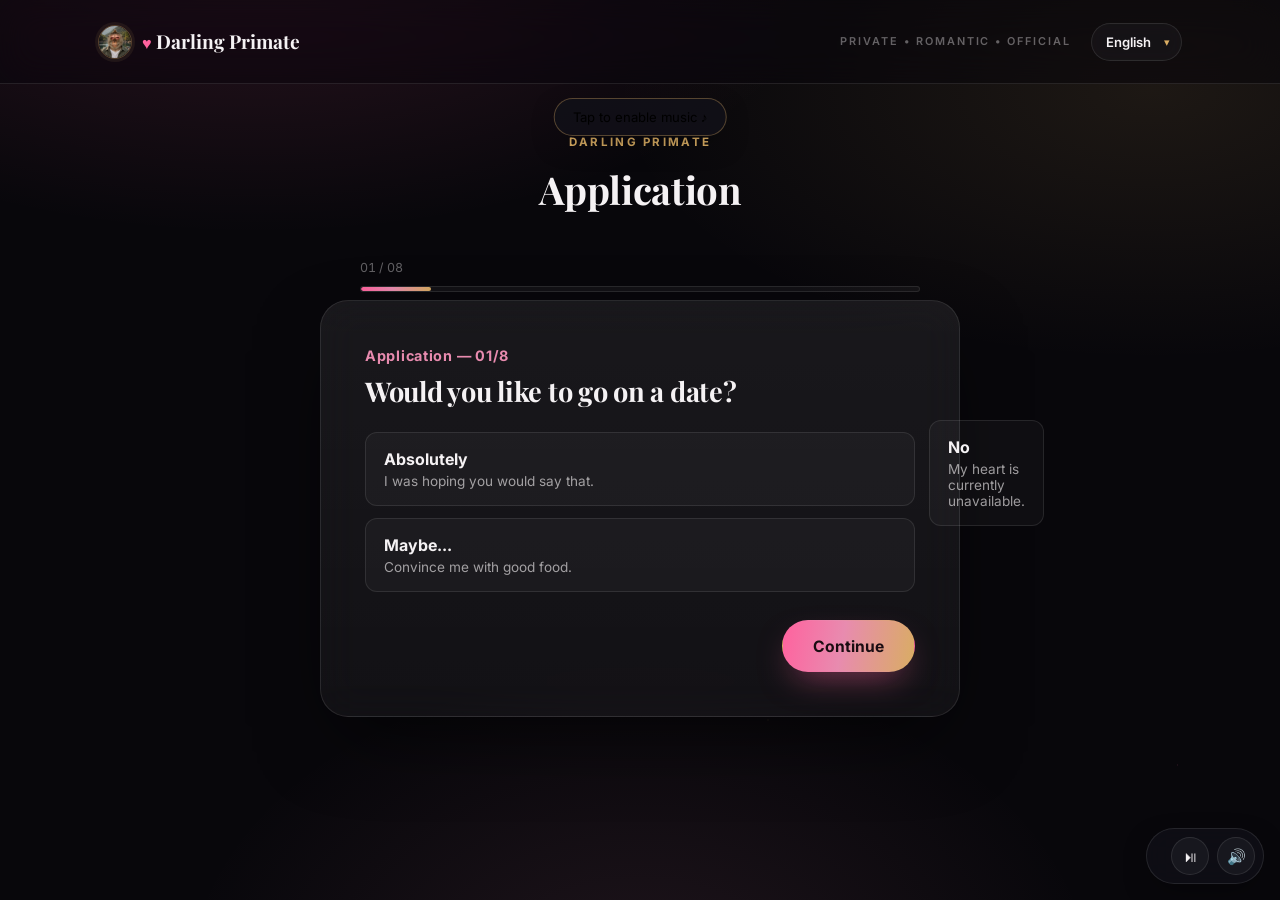
==== application.html @ 20afc85c "Add files via upload" ====
<!DOCTYPE html>
<html lang="en" dir="ltr">
<head>
<meta charset="UTF-8" />
<meta name="viewport" content="width=device-width, initial-scale=1, viewport-fit=cover" />
<title>Darling Primate — Application</title>
<link rel="stylesheet" href="style.css" />
</head>
<body data-page="application">
<a href="#main" class="skip-link">Skip to content</a>

<nav class="dp-nav" aria-label="Primary">
  <div class="dp-nav__inner">
    <a href="index.html" class="dp-brand" style="text-decoration:none;">
      <img src="assets/primate.jpg" alt="Darling Primate" class="dp-brand__photo" />
      <span><span class="dp-brand__heart">♥</span> Darling Primate</span>
    </a>
    <div class="dp-nav__right">
      <span class="dp-tag" data-i18n="nav.tag">PRIVATE • ROMANTIC • OFFICIAL</span>
      <div class="lang-select-wrap">
        <select id="langSelect" class="lang-select" aria-label="Choose your language">
          <option value="en">English</option>
          <option value="bn">বাংলা</option>
          <option value="hi">हिन्दी</option>
          <option value="ur">اردو</option>
          <option value="ar">العربية</option>
          <option value="tr">Türkçe</option>
        </select>
      </div>
    </div>
  </div>
</nav>

<main id="main" class="app-shell">
  <div class="container">
    <div class="app-header">
      <div class="app-header__eyebrow" data-i18n="app.eyebrow">DARLING PRIMATE</div>
      <h1 class="app-header__title" data-i18n="app.title">Application</h1>
    </div>

    <div class="progress-wrap">
      <div class="progress-count" id="stepCount">01 / 08</div>
      <div class="progress-track"><div class="progress-fill" id="progressFill" style="width:12.5%;"></div></div>
    </div>

    <div class="step-card" id="stepContainer"></div>
  </div>
</main>

<script src="script.js"></script>
</body>
</html>
---- style.css ----
/* ==========================================================================
   DARLING PRIMATE — style.css
   Premium dark romantic luxury theme
   ========================================================================== */

@import url('https://fonts.googleapis.com/css2?family=Playfair+Display:ital,wght@0,500;0,600;0,700;0,800;1,600&family=Inter:wght@400;500;600;700;800&display=swap');

:root{
  --near-black:#08070B;
  --charcoal:#111018;
  --charcoal-2:#17151f;
  --pink:#FF629E;
  --rose:#E88BAF;
  --gold:#D9AD63;
  --white:#FFFFFF;
  --soft-white:#F5F2F4;

  --ink-muted: rgba(245,242,244,0.62);
  --ink-faint: rgba(245,242,244,0.38);
  --border-soft: rgba(245,242,244,0.10);
  --border-gold: rgba(217,173,99,0.35);
  --glass: rgba(255,255,255,0.045);
  --glass-strong: rgba(255,255,255,0.07);

  --grad-romance: linear-gradient(100deg, var(--pink) 0%, var(--rose) 45%, var(--gold) 100%);
  --grad-bg: radial-gradient(ellipse 80% 60% at 20% -10%, rgba(255,98,158,0.16), transparent 60%),
             radial-gradient(ellipse 70% 50% at 90% 10%, rgba(217,173,99,0.10), transparent 60%),
             radial-gradient(ellipse 60% 60% at 50% 110%, rgba(232,139,175,0.10), transparent 60%);

  --shadow-lg: 0 30px 80px -20px rgba(0,0,0,0.65);
  --shadow-soft: 0 10px 30px -10px rgba(0,0,0,0.5);
  --shadow-glow: 0 0 120px -20px rgba(255,98,158,0.35);

  --radius-lg: 28px;
  --radius-md: 18px;
  --radius-sm: 12px;

  --font-display: 'Playfair Display', 'Georgia', serif;
  --font-body: 'Inter', -apple-system, BlinkMacSystemFont, 'Segoe UI', sans-serif;

  --nav-h: clamp(64px, 9vw, 84px);
  --touch: 52px;
}

*,*::before,*::after{ box-sizing:border-box; }
html{ -webkit-text-size-adjust:100%; scroll-behavior:smooth; }
html,body{ overflow-x:hidden; max-width:100%; }

body{
  margin:0;
  min-height:100vh;
  background:var(--near-black);
  background-image:var(--grad-bg);
  background-attachment:fixed;
  color:var(--soft-white);
  font-family:var(--font-body);
  line-height:1.5;
  -webkit-font-smoothing:antialiased;
  position:relative;
}

body::before{
  content:"";
  position:fixed; inset:0;
  pointer-events:none;
  background-image:radial-gradient(1px 1px at 10% 20%, rgba(255,255,255,0.35) 0, transparent 60%),
                    radial-gradient(1px 1px at 80% 40%, rgba(255,255,255,0.25) 0, transparent 60%),
                    radial-gradient(1.5px 1.5px at 60% 80%, rgba(217,173,99,0.4) 0, transparent 60%),
                    radial-gradient(1px 1px at 30% 70%, rgba(255,255,255,0.2) 0, transparent 60%),
                    radial-gradient(1.5px 1.5px at 92% 85%, rgba(255,98,158,0.35) 0, transparent 60%);
  opacity:0.6;
  z-index:0;
}

img{ max-width:100%; display:block; }
button{ font-family:inherit; }
a{ color:inherit; }

::selection{ background:rgba(255,98,158,0.35); color:#fff; }

h1,h2,h3{ font-family:var(--font-display); margin:0; letter-spacing:-0.01em; }
p{ margin:0; }

.gradient-text{
  background:var(--grad-romance);
  -webkit-background-clip:text;
  background-clip:text;
  color:transparent;
}

.container{
  width:100%;
  max-width:1180px;
  margin:0 auto;
  padding-inline:clamp(18px, 5vw, 48px);
  position:relative;
  z-index:1;
}

/* ---------- Skip link / focus ---------- */
.skip-link{
  position:absolute; left:-999px; top:0; z-index:1000;
  background:var(--gold); color:#111; padding:10px 16px; border-radius:8px;
}
.skip-link:focus{ left:12px; top:12px; }

:focus-visible{
  outline:2px solid var(--gold);
  outline-offset:3px;
  border-radius:8px;
}

/* ---------- Top Navigation ---------- */
.dp-nav{
  position:sticky; top:0; z-index:50;
  height:var(--nav-h);
  display:flex; align-items:center;
  background:rgba(8,7,11,0.55);
  backdrop-filter:blur(18px) saturate(140%);
  -webkit-backdrop-filter:blur(18px) saturate(140%);
  border-bottom:1px solid var(--border-soft);
}
.dp-nav__inner{
  width:100%; max-width:1180px; margin:0 auto;
  padding-inline:clamp(16px, 5vw, 48px);
  display:flex; align-items:center; justify-content:space-between;
  gap:12px;
}
.dp-brand{
  display:flex; align-items:center; gap:10px;
  font-family:var(--font-display); font-weight:700;
  font-size:clamp(1rem, 2.4vw, 1.2rem);
  white-space:nowrap;
}
.dp-brand__photo{
  width:34px; height:34px; border-radius:50%;
  object-fit:cover; border:1.5px solid var(--border-gold);
  box-shadow:0 0 0 3px rgba(217,173,99,0.08);
}
.dp-brand__heart{ color:var(--pink); font-size:0.85em; }

.dp-nav__right{ display:flex; align-items:center; gap:clamp(10px,2vw,20px); }

.dp-tag{
  font-size:0.68rem; letter-spacing:0.18em; font-weight:600;
  color:var(--ink-faint); text-transform:uppercase;
  display:none;
}
@media (min-width:640px){ .dp-tag{ display:inline; } }

/* Language selector */
.lang-select-wrap{ position:relative; }
.lang-select{
  appearance:none; -webkit-appearance:none;
  background:var(--glass);
  border:1px solid var(--border-soft);
  color:var(--soft-white);
  font-family:var(--font-body); font-size:0.82rem; font-weight:600;
  padding:9px 30px 9px 14px;
  border-radius:999px;
  min-height:var(--touch);
  min-height:38px;
  cursor:pointer;
  backdrop-filter:blur(8px);
}
.lang-select-wrap::after{
  content:"▾"; position:absolute; right:12px; top:50%; transform:translateY(-50%);
  pointer-events:none; color:var(--gold); font-size:0.7rem;
}
.lang-select:focus-visible{ outline:2px solid var(--gold); }

/* ---------- Buttons ---------- */
.btn{
  display:inline-flex; align-items:center; justify-content:center; gap:8px;
  min-height:var(--touch);
  padding:14px 30px;
  border-radius:999px;
  font-weight:700; font-size:0.98rem;
  border:1px solid transparent;
  cursor:pointer;
  transition:transform .25s cubic-bezier(.2,.8,.2,1), box-shadow .25s ease, background .25s ease;
  text-decoration:none;
  white-space:nowrap;
}
.btn:active{ transform:scale(0.97); }
.btn-primary{
  background:var(--grad-romance);
  color:#1a0d12;
  box-shadow:0 14px 34px -12px rgba(255,98,158,0.55);
}
.btn-primary:hover{ transform:translateY(-2px); box-shadow:0 18px 40px -12px rgba(255,98,158,0.65); }
.btn-ghost{
  background:var(--glass);
  color:var(--soft-white);
  border-color:var(--border-soft);
  backdrop-filter:blur(8px);
}
.btn-ghost:hover{ background:var(--glass-strong); border-color:var(--border-gold); }
.btn-gold{
  background:linear-gradient(120deg, var(--gold), #f0d093);
  color:#241a08;
  box-shadow:0 14px 30px -12px rgba(217,173,99,0.5);
}
.btn-gold:hover{ transform:translateY(-2px); }
.btn-block{ width:100%; }
.btn:disabled{ opacity:0.4; cursor:not-allowed; transform:none; }

/* NO button */
.btn-no{
  position:fixed;
  z-index:80;
  transition:top .32s cubic-bezier(.2,.9,.25,1), left .32s cubic-bezier(.2,.9,.25,1), transform .15s ease;
  touch-action:none;
}

/* ---------- Hero (index) ---------- */
.hero{
  padding-block:clamp(28px, 6vw, 64px) clamp(40px, 8vw, 90px);
  position:relative;
}
.hero__grid{
  display:grid;
  grid-template-columns:1fr;
  gap:clamp(32px, 6vw, 56px);
  align-items:center;
}
@media (min-width:960px){
  .hero__grid{ grid-template-columns:1.05fr 0.95fr; }
}
.hero__visual{ order:1; }
.hero__content{ order:2; }
@media (min-width:960px){
  .hero__visual{ order:2; }
  .hero__content{ order:1; }
}

.badge{
  display:inline-flex; align-items:center; gap:8px;
  padding:8px 16px;
  border-radius:999px;
  background:var(--glass);
  border:1px solid var(--border-gold);
  font-size:0.72rem; letter-spacing:0.16em; text-transform:uppercase;
  font-weight:700; color:var(--gold);
  margin-bottom:20px;
}

.hero__headline{
  font-size:clamp(2.2rem, 6vw, 3.6rem);
  font-weight:700;
  line-height:1.08;
  margin-bottom:18px;
}
.hero__desc{
  font-size:clamp(1rem, 2vw, 1.15rem);
  color:var(--ink-muted);
  max-width:46ch;
  margin-bottom:10px;
}
.hero__small{
  font-size:0.85rem;
  color:var(--ink-faint);
  margin-bottom:32px;
  font-style:italic;
}
.hero__actions{
  display:flex; flex-wrap:wrap; gap:16px; align-items:center;
  min-height:80px;
}

/* Profile card */
.profile-card{
  position:relative;
  max-width:420px;
  margin-inline:auto;
  padding:clamp(24px,4vw,36px);
  border-radius:var(--radius-lg);
  background:linear-gradient(180deg, var(--glass-strong), var(--glass));
  border:1px solid var(--border-soft);
  backdrop-filter:blur(20px);
  box-shadow:var(--shadow-lg), var(--shadow-glow);
  overflow:visible;
}
.profile-card__glow{
  position:absolute; inset:-40px;
  background:radial-gradient(circle at 50% 40%, rgba(255,98,158,0.25), transparent 65%);
  filter:blur(10px);
  z-index:-1;
  animation:pulse-glow 6s ease-in-out infinite;
}
@keyframes pulse-glow{
  0%,100%{ opacity:0.7; transform:scale(1); }
  50%{ opacity:1; transform:scale(1.06); }
}

.profile-card__photo-wrap{
  position:relative;
  width:clamp(160px,40vw,220px);
  aspect-ratio:1/1;
  margin:0 auto 20px;
}
.profile-card__orbit{
  position:absolute; inset:-16px;
  border:1px dashed var(--border-gold);
  border-radius:50%;
  animation:spin 40s linear infinite;
}
@keyframes spin{ to{ transform:rotate(360deg); } }
.profile-card__photo{
  width:100%; height:100%;
  border-radius:50%;
  object-fit:cover;
  border:3px solid var(--gold);
  box-shadow:0 0 0 8px rgba(217,173,99,0.08), 0 20px 50px -15px rgba(0,0,0,0.6);
}
.profile-card__heart{
  position:absolute; bottom:2px; right:2px;
  width:34px; height:34px;
  display:flex; align-items:center; justify-content:center;
  background:var(--grad-romance);
  border-radius:50%;
  font-size:0.95rem;
  box-shadow:0 6px 16px -4px rgba(255,98,158,0.7);
}

.profile-card__name{
  text-align:center;
  font-family:var(--font-display);
  font-size:clamp(1.3rem,3vw,1.6rem);
  font-weight:700;
  margin-bottom:4px;
}
.profile-card__label{
  text-align:center;
  font-size:0.72rem; letter-spacing:0.16em; text-transform:uppercase;
  color:var(--pink); font-weight:700;
  margin-bottom:14px;
}
.profile-card__tagline{
  text-align:center;
  font-size:0.9rem; color:var(--ink-muted);
  margin-bottom:22px;
  font-style:italic;
}
.profile-card__details{
  display:grid; gap:10px;
  border-top:1px solid var(--border-soft);
  padding-top:18px;
}
.profile-card__row{
  display:flex; justify-content:space-between; gap:10px;
  font-size:0.83rem;
}
.profile-card__row dt{ color:var(--ink-faint); }
.profile-card__row dd{ margin:0; color:var(--soft-white); font-weight:600; text-align:right; }

.floating-msg{
  position:absolute;
  font-size:0.78rem;
  padding:7px 13px;
  border-radius:999px;
  background:rgba(17,16,24,0.85);
  border:1px solid var(--border-soft);
  backdrop-filter:blur(10px);
  white-space:nowrap;
  animation:float-msg 7s ease-in-out infinite;
  box-shadow:var(--shadow-soft);
  pointer-events:none;
}
.floating-msg--1{ top:-6%; left:-14%; animation-delay:0s; }
.floating-msg--2{ top:18%; right:-18%; animation-delay:1.4s; }
.floating-msg--3{ bottom:22%; left:-20%; animation-delay:2.8s; }
.floating-msg--4{ bottom:0%; right:-14%; animation-delay:4.2s; }
.floating-msg--5{ top:44%; left:-24%; animation-delay:5.6s; }
@keyframes float-msg{
  0%,100%{ transform:translateY(0); opacity:0.85; }
  50%{ transform:translateY(-10px); opacity:1; }
}
@media (max-width:640px){
  .floating-msg{ display:none; }
}

/* ---------- Toast ---------- */
.toast{
  position:fixed; left:50%; bottom:28px;
  transform:translate(-50%,140%);
  background:var(--charcoal-2);
  border:1px solid var(--border-gold);
  color:var(--soft-white);
  padding:14px 24px;
  border-radius:999px;
  font-weight:600; font-size:0.9rem;
  box-shadow:var(--shadow-lg);
  z-index:200;
  transition:transform .4s cubic-bezier(.2,.9,.25,1);
  max-width:90vw;
  text-align:center;
}
.toast.show{ transform:translate(-50%,0); }

/* ---------- Music control ---------- */
.music-control{
  position:fixed; right:16px; bottom:16px; z-index:90;
  display:flex; align-items:center; gap:8px;
  background:rgba(17,16,24,0.75);
  border:1px solid var(--border-soft);
  backdrop-filter:blur(14px);
  border-radius:999px;
  padding:8px 8px 8px 16px;
  box-shadow:var(--shadow-soft);
}
.music-control__label{ font-size:0.78rem; color:var(--ink-muted); white-space:nowrap; }
.music-control__btn{
  width:38px; height:38px;
  border-radius:50%;
  border:1px solid var(--border-soft);
  background:var(--glass);
  color:var(--soft-white);
  display:flex; align-items:center; justify-content:center;
  cursor:pointer;
  font-size:0.95rem;
}
.music-control__btn:hover{ background:var(--glass-strong); }
.music-enable-banner{
  position:fixed; top:calc(var(--nav-h) + 14px); left:50%; transform:translateX(-50%);
  z-index:95;
  background:rgba(17,16,24,0.9);
  border:1px solid var(--border-gold);
  padding:10px 18px; border-radius:999px;
  font-size:0.82rem; cursor:pointer;
  box-shadow:var(--shadow-soft);
}

/* ---------- Footer ---------- */
.dp-footer{
  padding:28px 0 60px;
  text-align:center;
  color:var(--ink-faint);
  font-size:0.78rem;
  position:relative; z-index:1;
}

/* ==========================================================================
   Application page
   ========================================================================== */
.app-shell{
  padding-block:clamp(24px,5vw,50px) 80px;
}
.app-header{
  text-align:center;
  margin-bottom:clamp(24px,4vw,40px);
}
.app-header__eyebrow{
  font-size:0.72rem; letter-spacing:0.2em; text-transform:uppercase;
  color:var(--gold); font-weight:700; margin-bottom:10px;
}
.app-header__title{
  font-size:clamp(1.7rem,4vw,2.4rem);
  margin-bottom:6px;
}

.progress-wrap{
  max-width:560px; margin:0 auto 8px;
}
.progress-count{
  display:flex; justify-content:space-between;
  font-size:0.78rem; color:var(--ink-faint); margin-bottom:8px;
  font-variant-numeric:tabular-nums;
}
.progress-track{
  height:6px; border-radius:999px; background:var(--glass);
  overflow:hidden; border:1px solid var(--border-soft);
}
.progress-fill{
  height:100%; border-radius:999px;
  background:var(--grad-romance);
  transition:width .5s cubic-bezier(.2,.8,.2,1);
}

.step-card{
  max-width:640px; margin:0 auto;
  background:linear-gradient(180deg, var(--glass-strong), var(--glass));
  border:1px solid var(--border-soft);
  border-radius:var(--radius-lg);
  padding:clamp(24px,5vw,44px);
  backdrop-filter:blur(20px);
  box-shadow:var(--shadow-lg);
  animation:step-in .45s cubic-bezier(.2,.8,.2,1);
}
@keyframes step-in{
  from{ opacity:0; transform:translateY(14px); }
  to{ opacity:1; transform:translateY(0); }
}
.step-title{
  font-size:0.9rem; letter-spacing:0.05em; color:var(--rose);
  font-weight:700; margin-bottom:8px;
}
.step-question{
  font-size:clamp(1.3rem,3vw,1.7rem);
  margin-bottom:24px;
  line-height:1.25;
}

.options-grid{
  display:grid; gap:12px;
  margin-bottom:8px;
}
.option-card{
  display:flex; flex-direction:column; gap:4px;
  text-align:left;
  padding:16px 18px;
  min-height:var(--touch);
  border-radius:var(--radius-sm);
  background:rgba(255,255,255,0.03);
  border:1px solid var(--border-soft);
  color:var(--soft-white);
  cursor:pointer;
  transition:border-color .2s ease, background .2s ease, transform .15s ease;
}
.option-card:hover{ border-color:var(--border-gold); background:rgba(255,255,255,0.06); }
.option-card:active{ transform:scale(0.99); }
.option-card.selected{
  border-color:var(--pink);
  background:linear-gradient(120deg, rgba(255,98,158,0.14), rgba(217,173,99,0.08));
  box-shadow:0 0 0 1px rgba(255,98,158,0.4) inset;
}
.option-card__main{ font-weight:700; font-size:1rem; }
.option-card__sub{ font-size:0.85rem; color:var(--ink-muted); }

.field-label{
  display:block; font-weight:700; font-size:0.9rem; margin-bottom:10px;
}
.field-input, .field-textarea{
  width:100%;
  background:rgba(255,255,255,0.03);
  border:1px solid var(--border-soft);
  color:var(--soft-white);
  border-radius:var(--radius-sm);
  padding:14px 16px;
  font-family:inherit; font-size:1rem;
  min-height:var(--touch);
}
.field-input:focus, .field-textarea:focus{ border-color:var(--gold); }
.field-textarea{ min-height:120px; resize:vertical; }
.field-hint{ font-size:0.8rem; color:var(--ink-faint); margin-top:8px; }
.field-error{
  font-size:0.85rem; color:var(--pink); margin-top:10px; font-weight:600;
  display:none;
}
.field-error.show{ display:block; }

.step-nav{
  display:flex; justify-content:space-between; gap:12px;
  margin-top:28px;
}

/* ==========================================================================
   Confirmation page
   ========================================================================== */
.confirm-hero{ text-align:center; padding-block:clamp(30px,6vw,56px) 20px; }
.confirm-eyebrow{
  font-size:0.72rem; letter-spacing:0.2em; text-transform:uppercase;
  color:var(--gold); font-weight:700; margin-bottom:14px;
}
.confirm-title{ font-size:clamp(2rem,5vw,3rem); margin-bottom:14px; }
.confirm-desc{ color:var(--ink-muted); max-width:56ch; margin:0 auto 6px; }
.confirm-note{ color:var(--rose); font-weight:600; margin-top:10px; }

.confirm-photo{
  width:110px; height:110px; border-radius:50%;
  object-fit:cover; border:3px solid var(--gold);
  margin:24px auto 10px;
  box-shadow:0 0 0 8px rgba(217,173,99,0.08);
}

.detail-grid{
  display:grid; gap:14px;
  grid-template-columns:repeat(auto-fit, minmax(220px,1fr));
  margin-block:32px;
}
.detail-card{
  padding:18px 20px;
  border-radius:var(--radius-md);
  background:var(--glass);
  border:1px solid var(--border-soft);
  backdrop-filter:blur(14px);
}
.detail-card__label{
  font-size:0.72rem; letter-spacing:0.1em; text-transform:uppercase;
  color:var(--ink-faint); margin-bottom:8px; font-weight:700;
}
.detail-card__value{ font-size:1rem; font-weight:600; line-height:1.4; }

.report-panel{
  margin-block:40px;
  border-radius:var(--radius-lg);
  border:1px solid var(--border-gold);
  background:linear-gradient(160deg, rgba(217,173,99,0.08), rgba(255,98,158,0.05));
  padding:clamp(22px,4vw,36px);
  backdrop-filter:blur(16px);
}
.report-panel__title{
  font-size:0.85rem; letter-spacing:0.14em; text-transform:uppercase;
  font-weight:800; color:var(--gold); margin-bottom:20px; text-align:center;
}
.report-grid{
  display:grid; gap:16px;
  grid-template-columns:repeat(auto-fit, minmax(180px,1fr));
}
.report-item{ text-align:center; }
.report-item__value{
  font-family:var(--font-display); font-weight:700;
  font-size:clamp(1.2rem,3vw,1.5rem);
  margin-bottom:4px;
}
.report-item__label{ font-size:0.78rem; color:var(--ink-muted); }

.confirm-actions{
  display:flex; flex-wrap:wrap; justify-content:center; gap:16px;
  margin-top:20px;
}

.empty-state{
  text-align:center; padding:80px 20px;
}
.empty-state h2{ font-size:1.6rem; margin-bottom:14px; }
.empty-state p{ color:var(--ink-muted); margin-bottom:26px; }

/* ==========================================================================
   Certificate page
   ========================================================================== */
.cert-shell{
  padding-block:clamp(24px,5vw,50px) 90px;
  display:flex; flex-direction:column; align-items:center;
}
.cert-eyebrow{
  font-size:0.72rem; letter-spacing:0.2em; text-transform:uppercase;
  color:var(--gold); font-weight:700; margin-bottom:10px; text-align:center;
}
.cert-page-title{
  font-size:clamp(1.6rem,4vw,2.2rem); margin-bottom:28px; text-align:center;
}

.certificate{
  width:min(94vw, 600px);
  aspect-ratio:1/1;
  position:relative;
  border-radius:14px;
  overflow:hidden;
  background:
    radial-gradient(circle at 15% 10%, rgba(217,173,99,0.10), transparent 40%),
    radial-gradient(circle at 90% 90%, rgba(120,20,40,0.10), transparent 45%),
    linear-gradient(160deg, #F6EFDE 0%, #F1E7D2 55%, #EFE3CB 100%);
  color:#241a10;
  box-shadow:var(--shadow-lg);
  border:1px solid #cdb984;
  padding:clamp(18px, 3.6vw, 34px);
  display:flex; flex-direction:column;
}
.certificate::before{
  content:"";
  position:absolute; inset:10px;
  border:1.5px solid #8f6b2a;
  border-radius:6px;
  pointer-events:none;
}
.certificate::after{
  content:"";
  position:absolute; inset:16px;
  border:1px solid rgba(143,107,42,0.45);
  border-radius:4px;
  pointer-events:none;
}
.cert-watermark{
  position:absolute; inset:0; display:flex; align-items:center; justify-content:center;
  font-family:var(--font-display); font-weight:800;
  font-size:min(30vw,180px);
  color:rgba(143,107,42,0.06);
  pointer-events:none; z-index:0; user-select:none;
  transform:rotate(-8deg);
}
.cert-inner{ position:relative; z-index:1; display:flex; flex-direction:column; height:100%; }

.cert-header{ text-align:center; margin-bottom:clamp(6px,1.4vw,10px); }
.cert-emblem{
  width:clamp(28px,5vw,36px); height:clamp(28px,5vw,36px);
  margin:0 auto 6px;
  border-radius:50%;
  border:1.5px solid #8f6b2a;
  display:flex; align-items:center; justify-content:center;
  font-family:var(--font-display); font-weight:800; font-size:0.75rem;
  color:#8f6b2a;
}
.cert-brand{
  font-family:var(--font-display); font-weight:700;
  font-size:clamp(0.85rem,2.2vw,1.05rem);
  letter-spacing:0.08em;
}
.cert-subbrand{
  font-size:clamp(0.52rem,1.3vw,0.62rem);
  letter-spacing:0.22em; text-transform:uppercase;
  color:#6b4f22; margin-top:2px;
}
.cert-divider{
  width:70px; height:1px; margin:8px auto;
  background:linear-gradient(90deg, transparent, #8f6b2a, transparent);
}

.cert-title{
  text-align:center;
  font-family:var(--font-display); font-weight:800;
  font-size:clamp(1.1rem,4vw,1.9rem);
  color:#3a1a20;
  margin-bottom:2px;
}
.cert-subtitle{
  text-align:center;
  font-size:clamp(0.55rem,1.4vw,0.68rem);
  letter-spacing:0.24em; text-transform:uppercase;
  color:#8f6b2a; font-weight:700;
  margin-bottom:clamp(8px,2vw,14px);
}

.cert-photo-wrap{
  width:clamp(56px,13vw,86px); height:clamp(56px,13vw,86px);
  margin:0 auto 4px;
  border-radius:50%;
  border:2.5px solid #8f6b2a;
  overflow:hidden;
  box-shadow:0 6px 16px -6px rgba(0,0,0,0.4);
}
.cert-photo-wrap img{ width:100%; height:100%; object-fit:cover; }
.cert-photo-name{
  text-align:center; font-size:clamp(0.68rem,1.6vw,0.8rem); font-weight:700;
  color:#3a1a20;
}
.cert-photo-role{
  text-align:center; font-size:clamp(0.5rem,1.2vw,0.6rem);
  color:#6b4f22; margin-bottom:clamp(6px,1.6vw,10px);
  letter-spacing:0.05em;
}

.cert-body-text{
  text-align:center;
  font-size:clamp(0.58rem,1.5vw,0.72rem);
  line-height:1.55;
  color:#3a2a18;
  max-width:92%;
  margin:0 auto clamp(8px,1.8vw,12px);
}
.cert-recipient{
  text-align:center;
  font-family:var(--font-display); font-style:italic; font-weight:600;
  font-size:clamp(0.78rem,2vw,1.02rem);
  color:#5c1e2e;
  margin-bottom:clamp(8px,1.8vw,12px);
}

.cert-info-grid{
  display:grid; grid-template-columns:1fr 1fr;
  gap:clamp(3px,0.8vw,6px) clamp(10px,2vw,18px);
  font-size:clamp(0.5rem,1.25vw,0.62rem);
  margin:0 auto; width:100%;
  padding-top:clamp(6px,1.4vw,10px);
  border-top:1px solid rgba(143,107,42,0.35);
  flex:1;
}
.cert-info-item dt{ color:#8f6b2a; font-weight:700; text-transform:uppercase; letter-spacing:0.04em; }
.cert-info-item dd{ margin:0 0 clamp(3px,0.8vw,6px); color:#241a10; font-weight:600; }

.cert-footer{
  display:flex; align-items:flex-end; justify-content:space-between;
  gap:10px; margin-top:clamp(6px,1.6vw,12px);
  padding-top:clamp(6px,1.6vw,10px);
  border-top:1px solid rgba(143,107,42,0.35);
}
.cert-sign-block{ flex:1; }
.cert-signature{
  font-family:'Brush Script MT', 'Segoe Script', cursive;
  font-size:clamp(1.1rem,3.6vw,1.7rem);
  color:#241a10;
  line-height:1;
  margin-bottom:2px;
}
.cert-sign-line{
  width:min(160px, 60%); height:1px; background:#8f6b2a; margin-bottom:3px;
}
.cert-sign-label{
  font-size:clamp(0.48rem,1.15vw,0.58rem);
  letter-spacing:0.08em; text-transform:uppercase; color:#6b4f22; font-weight:700;
}
.cert-sign-sub{ font-size:clamp(0.44rem,1.05vw,0.52rem); color:#8f6b2a; }

.cert-seal{
  width:clamp(48px,10vw,70px); height:clamp(48px,10vw,70px);
  border-radius:50%;
  background:radial-gradient(circle at 35% 30%, #f0d093, #b9862f 70%, #8f6b2a 100%);
  display:flex; align-items:center; justify-content:center;
  box-shadow:0 6px 14px -6px rgba(0,0,0,0.5), inset 0 0 0 2px rgba(255,255,255,0.25);
  flex-shrink:0;
  position:relative;
}
.cert-seal::before{
  content:"";
  position:absolute; inset:5px;
  border:1px dashed rgba(255,255,255,0.5);
  border-radius:50%;
}
.cert-seal__inner{
  text-align:center; color:#3a1a05; font-family:var(--font-display); font-weight:800;
  font-size:clamp(0.6rem,2vw,0.9rem); line-height:1.1;
}

.cert-microtext{
  position:absolute; bottom:4px; left:0; right:0;
  text-align:center;
  font-size:5px; letter-spacing:0.06em; color:rgba(143,107,42,0.4);
  white-space:nowrap; overflow:hidden;
}

.cert-actions{
  display:flex; flex-wrap:wrap; justify-content:center; gap:16px;
  margin-top:clamp(24px,4vw,36px);
}

.cert-audio-banner{
  margin-top:16px;
}

/* ==========================================================================
   Reduced motion
   ========================================================================== */
@media (prefers-reduced-motion: reduce){
  *,*::before,*::after{
    animation-duration:0.001ms !important;
    animation-iteration-count:1 !important;
    transition-duration:0.15s !important;
    scroll-behavior:auto !important;
  }
  .profile-card__orbit{ animation:none; }
}

/* ==========================================================================
   RTL adjustments
   ========================================================================== */
[dir="rtl"] .profile-card__row dd{ text-align:left; }
[dir="rtl"] .option-card{ text-align:right; }
[dir="rtl"] .field-label{ text-align:right; }
[dir="rtl"] .lang-select{ padding:9px 14px 9px 30px; }
[dir="rtl"] .lang-select-wrap::after{ right:auto; left:12px; }
[dir="rtl"] .cert-signature, [dir="rtl"] .cert-sign-label, [dir="rtl"] .cert-sign-sub{ direction:ltr; text-align:right; }
[dir="rtl"] .cert-info-item{ direction:rtl; }
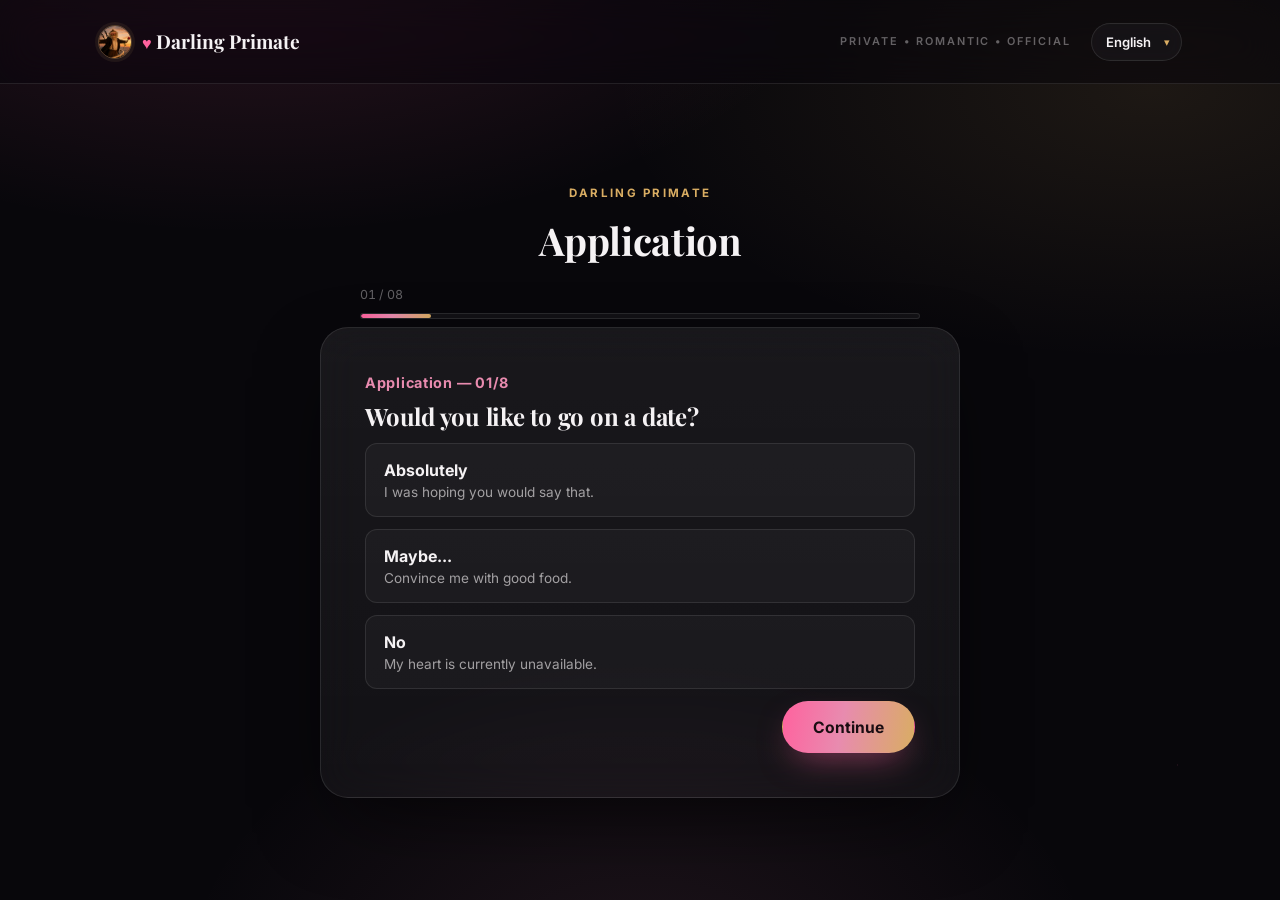
==== commit 0bdcebfa: "Add files via upload" ====
--- a/application.html
+++ b/application.html
@@ -31,7 +31,8 @@
   </div>
 </nav>
 
-<main id="main" class="app-shell">
+<main id="main" class="fit-viewport">
+<div class="fit-content app-shell">
   <div class="container">
     <div class="app-header">
       <div class="app-header__eyebrow" data-i18n="app.eyebrow">DARLING PRIMATE</div>
@@ -45,6 +46,7 @@
 
     <div class="step-card" id="stepContainer"></div>
   </div>
+</div>
 </main>
 
 <script src="script.js"></script>
--- a/style.css
+++ b/style.css
@@ -43,12 +43,13 @@
 }
 
 *,*::before,*::after{ box-sizing:border-box; }
-html{ -webkit-text-size-adjust:100%; scroll-behavior:smooth; }
-html,body{ overflow-x:hidden; max-width:100%; }
+html{ -webkit-text-size-adjust:100%; scroll-behavior:smooth; height:100%; }
+html,body{ overflow:hidden; max-width:100%; }
 
 body{
   margin:0;
-  min-height:100vh;
+  height:100dvh;
+  height:100vh;
   background:var(--near-black);
   background-image:var(--grad-bg);
   background-attachment:fixed;
@@ -57,6 +58,9 @@
   line-height:1.5;
   -webkit-font-smoothing:antialiased;
   position:relative;
+  display:flex;
+  flex-direction:column;
+  overflow:hidden;
 }
 
 body::before{
@@ -112,7 +116,7 @@
 
 /* ---------- Top Navigation ---------- */
 .dp-nav{
-  position:sticky; top:0; z-index:50;
+  position:relative; flex:0 0 auto;
   height:var(--nav-h);
   display:flex; align-items:center;
   background:rgba(8,7,11,0.55);
@@ -140,6 +144,24 @@
 .dp-brand__heart{ color:var(--pink); font-size:0.85em; }
 
 .dp-nav__right{ display:flex; align-items:center; gap:clamp(10px,2vw,20px); }
+
+/* ---------- Fit-to-viewport (no page ever scrolls) ---------- */
+.fit-viewport{
+  flex:1 1 auto;
+  min-height:0;
+  width:100%;
+  overflow:hidden;
+  display:flex;
+  flex-direction:column;
+  align-items:center;
+  justify-content:center;
+  position:relative;
+}
+.fit-content{
+  width:100%;
+  transform-origin:center center;
+  will-change:transform;
+}
 
 .dp-tag{
   font-size:0.68rem; letter-spacing:0.18em; font-weight:600;
@@ -215,7 +237,7 @@
 
 /* ---------- Hero (index) ---------- */
 .hero{
-  padding-block:clamp(28px, 6vw, 64px) clamp(40px, 8vw, 90px);
+  padding-block:clamp(12px, 2.5vw, 24px);
   position:relative;
 }
 .hero__grid{
@@ -398,45 +420,12 @@
 }
 .toast.show{ transform:translate(-50%,0); }
 
-/* ---------- Music control ---------- */
-.music-control{
-  position:fixed; right:16px; bottom:16px; z-index:90;
-  display:flex; align-items:center; gap:8px;
-  background:rgba(17,16,24,0.75);
-  border:1px solid var(--border-soft);
-  backdrop-filter:blur(14px);
-  border-radius:999px;
-  padding:8px 8px 8px 16px;
-  box-shadow:var(--shadow-soft);
-}
-.music-control__label{ font-size:0.78rem; color:var(--ink-muted); white-space:nowrap; }
-.music-control__btn{
-  width:38px; height:38px;
-  border-radius:50%;
-  border:1px solid var(--border-soft);
-  background:var(--glass);
-  color:var(--soft-white);
-  display:flex; align-items:center; justify-content:center;
-  cursor:pointer;
-  font-size:0.95rem;
-}
-.music-control__btn:hover{ background:var(--glass-strong); }
-.music-enable-banner{
-  position:fixed; top:calc(var(--nav-h) + 14px); left:50%; transform:translateX(-50%);
-  z-index:95;
-  background:rgba(17,16,24,0.9);
-  border:1px solid var(--border-gold);
-  padding:10px 18px; border-radius:999px;
-  font-size:0.82rem; cursor:pointer;
-  box-shadow:var(--shadow-soft);
-}
-
 /* ---------- Footer ---------- */
 .dp-footer{
-  padding:28px 0 60px;
+  padding:10px 0 4px;
   text-align:center;
   color:var(--ink-faint);
-  font-size:0.78rem;
+  font-size:0.7rem;
   position:relative; z-index:1;
 }
 
@@ -444,11 +433,11 @@
    Application page
    ========================================================================== */
 .app-shell{
-  padding-block:clamp(24px,5vw,50px) 80px;
+  padding-block:clamp(12px,2.5vw,20px);
 }
 .app-header{
   text-align:center;
-  margin-bottom:clamp(24px,4vw,40px);
+  margin-bottom:clamp(10px,2vw,16px);
 }
 .app-header__eyebrow{
   font-size:0.72rem; letter-spacing:0.2em; text-transform:uppercase;
@@ -496,8 +485,8 @@
   font-weight:700; margin-bottom:8px;
 }
 .step-question{
-  font-size:clamp(1.3rem,3vw,1.7rem);
-  margin-bottom:24px;
+  font-size:clamp(1.15rem,2.6vw,1.5rem);
+  margin-bottom:12px;
   line-height:1.25;
 }
 
@@ -551,13 +540,13 @@
 
 .step-nav{
   display:flex; justify-content:space-between; gap:12px;
-  margin-top:28px;
+  margin-top:12px;
 }
 
 /* ==========================================================================
    Confirmation page
    ========================================================================== */
-.confirm-hero{ text-align:center; padding-block:clamp(30px,6vw,56px) 20px; }
+.confirm-hero{ text-align:center; padding-block:clamp(10px,2vw,18px) 8px; }
 .confirm-eyebrow{
   font-size:0.72rem; letter-spacing:0.2em; text-transform:uppercase;
   color:var(--gold); font-weight:700; margin-bottom:14px;
@@ -569,59 +558,59 @@
 .confirm-photo{
   width:110px; height:110px; border-radius:50%;
   object-fit:cover; border:3px solid var(--gold);
-  margin:24px auto 10px;
+  margin:10px auto 6px;
   box-shadow:0 0 0 8px rgba(217,173,99,0.08);
 }
 
 .detail-grid{
-  display:grid; gap:14px;
-  grid-template-columns:repeat(auto-fit, minmax(220px,1fr));
-  margin-block:32px;
+  display:grid; gap:10px;
+  grid-template-columns:repeat(auto-fit, minmax(160px,1fr));
+  margin-block:14px;
 }
 .detail-card{
-  padding:18px 20px;
+  padding:10px 14px;
   border-radius:var(--radius-md);
   background:var(--glass);
   border:1px solid var(--border-soft);
   backdrop-filter:blur(14px);
 }
 .detail-card__label{
-  font-size:0.72rem; letter-spacing:0.1em; text-transform:uppercase;
-  color:var(--ink-faint); margin-bottom:8px; font-weight:700;
-}
-.detail-card__value{ font-size:1rem; font-weight:600; line-height:1.4; }
+  font-size:0.66rem; letter-spacing:0.1em; text-transform:uppercase;
+  color:var(--ink-faint); margin-bottom:4px; font-weight:700;
+}
+.detail-card__value{ font-size:0.88rem; font-weight:600; line-height:1.3; }
 
 .report-panel{
-  margin-block:40px;
+  margin-block:14px;
   border-radius:var(--radius-lg);
   border:1px solid var(--border-gold);
   background:linear-gradient(160deg, rgba(217,173,99,0.08), rgba(255,98,158,0.05));
-  padding:clamp(22px,4vw,36px);
+  padding:clamp(12px,2.5vw,20px);
   backdrop-filter:blur(16px);
 }
 .report-panel__title{
-  font-size:0.85rem; letter-spacing:0.14em; text-transform:uppercase;
-  font-weight:800; color:var(--gold); margin-bottom:20px; text-align:center;
+  font-size:0.78rem; letter-spacing:0.14em; text-transform:uppercase;
+  font-weight:800; color:var(--gold); margin-bottom:10px; text-align:center;
 }
 .report-grid{
-  display:grid; gap:16px;
-  grid-template-columns:repeat(auto-fit, minmax(180px,1fr));
+  display:grid; gap:10px;
+  grid-template-columns:repeat(auto-fit, minmax(150px,1fr));
 }
 .report-item{ text-align:center; }
 .report-item__value{
   font-family:var(--font-display); font-weight:700;
-  font-size:clamp(1.2rem,3vw,1.5rem);
-  margin-bottom:4px;
-}
-.report-item__label{ font-size:0.78rem; color:var(--ink-muted); }
+  font-size:clamp(1rem,2.4vw,1.3rem);
+  margin-bottom:2px;
+}
+.report-item__label{ font-size:0.7rem; color:var(--ink-muted); }
 
 .confirm-actions{
   display:flex; flex-wrap:wrap; justify-content:center; gap:16px;
-  margin-top:20px;
+  margin-top:10px;
 }
 
 .empty-state{
-  text-align:center; padding:80px 20px;
+  text-align:center; padding:20px 20px;
 }
 .empty-state h2{ font-size:1.6rem; margin-bottom:14px; }
 .empty-state p{ color:var(--ink-muted); margin-bottom:26px; }
@@ -630,7 +619,7 @@
    Certificate page
    ========================================================================== */
 .cert-shell{
-  padding-block:clamp(24px,5vw,50px) 90px;
+  padding-block:clamp(12px,2.5vw,20px);
   display:flex; flex-direction:column; align-items:center;
 }
 .cert-eyebrow{
@@ -820,7 +809,7 @@
 
 .cert-actions{
   display:flex; flex-wrap:wrap; justify-content:center; gap:16px;
-  margin-top:clamp(24px,4vw,36px);
+  margin-top:clamp(10px,2vw,16px);
 }
 
 .cert-audio-banner{
